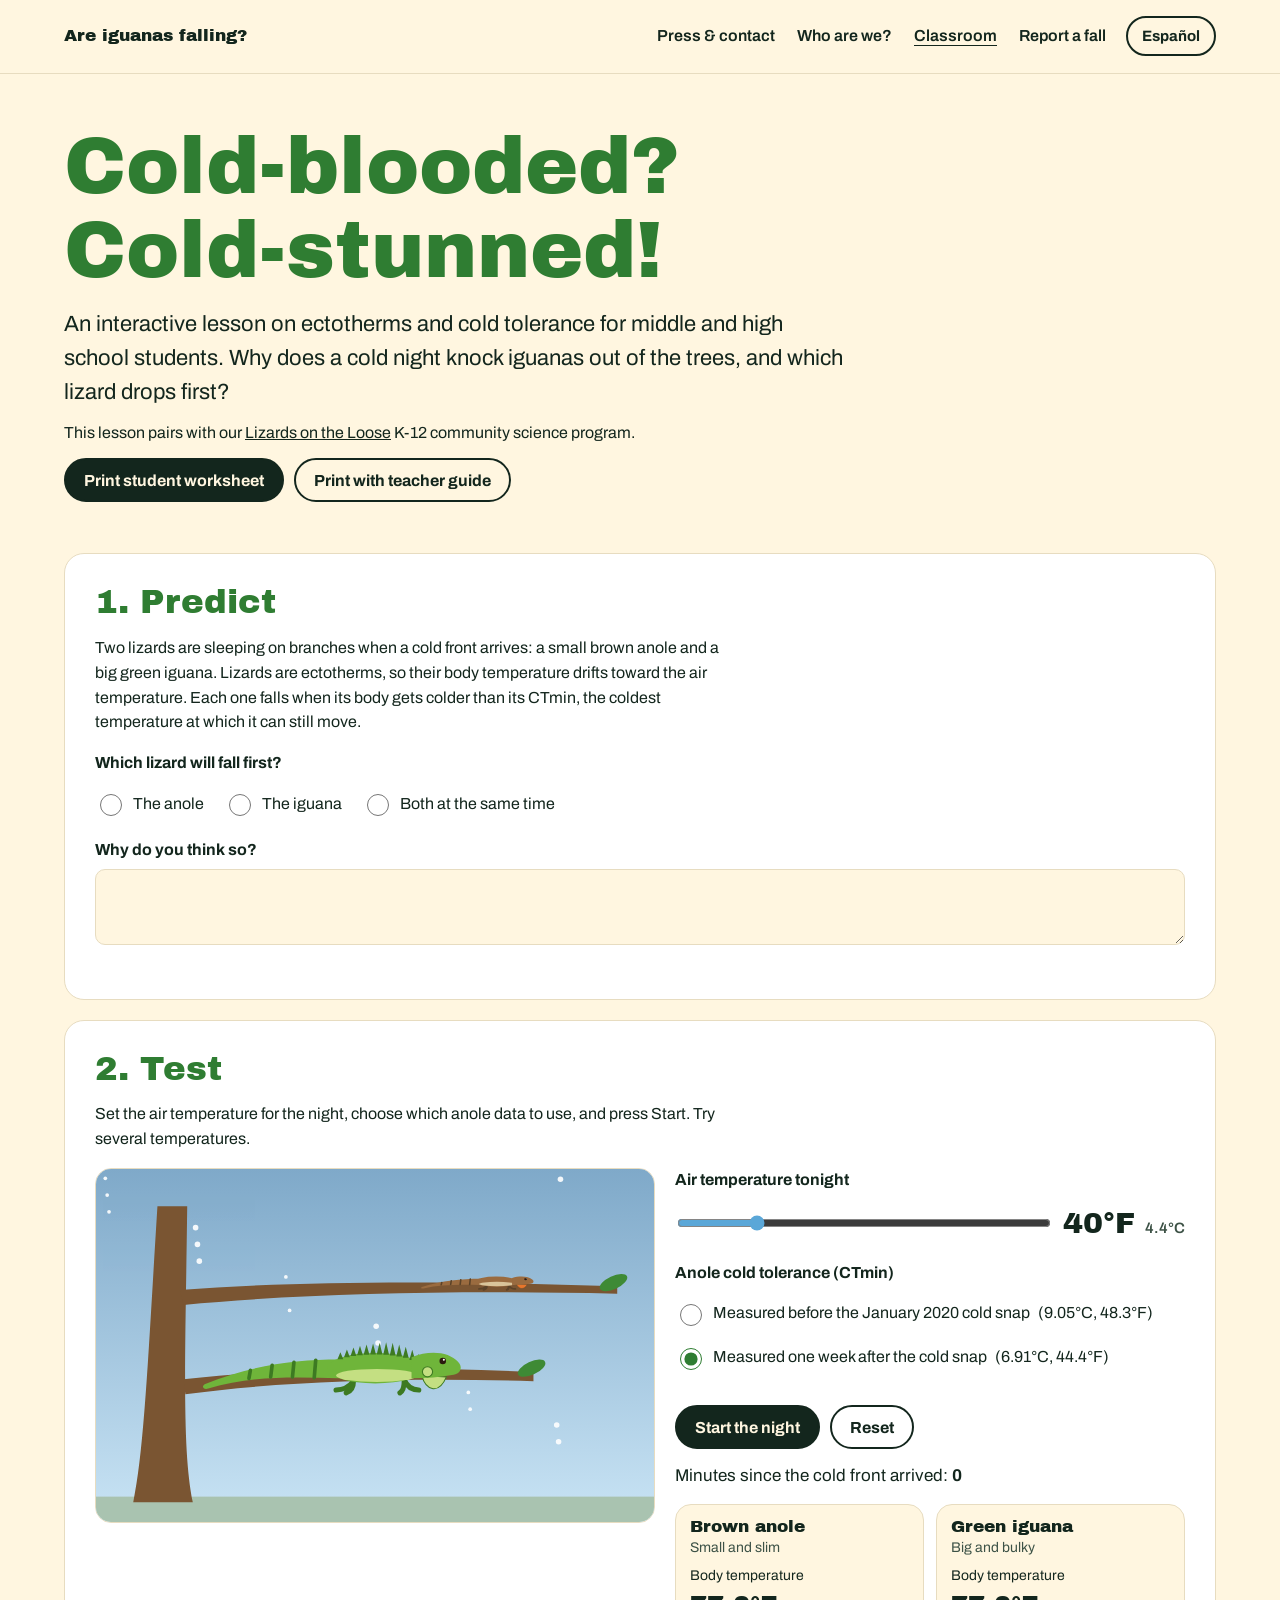
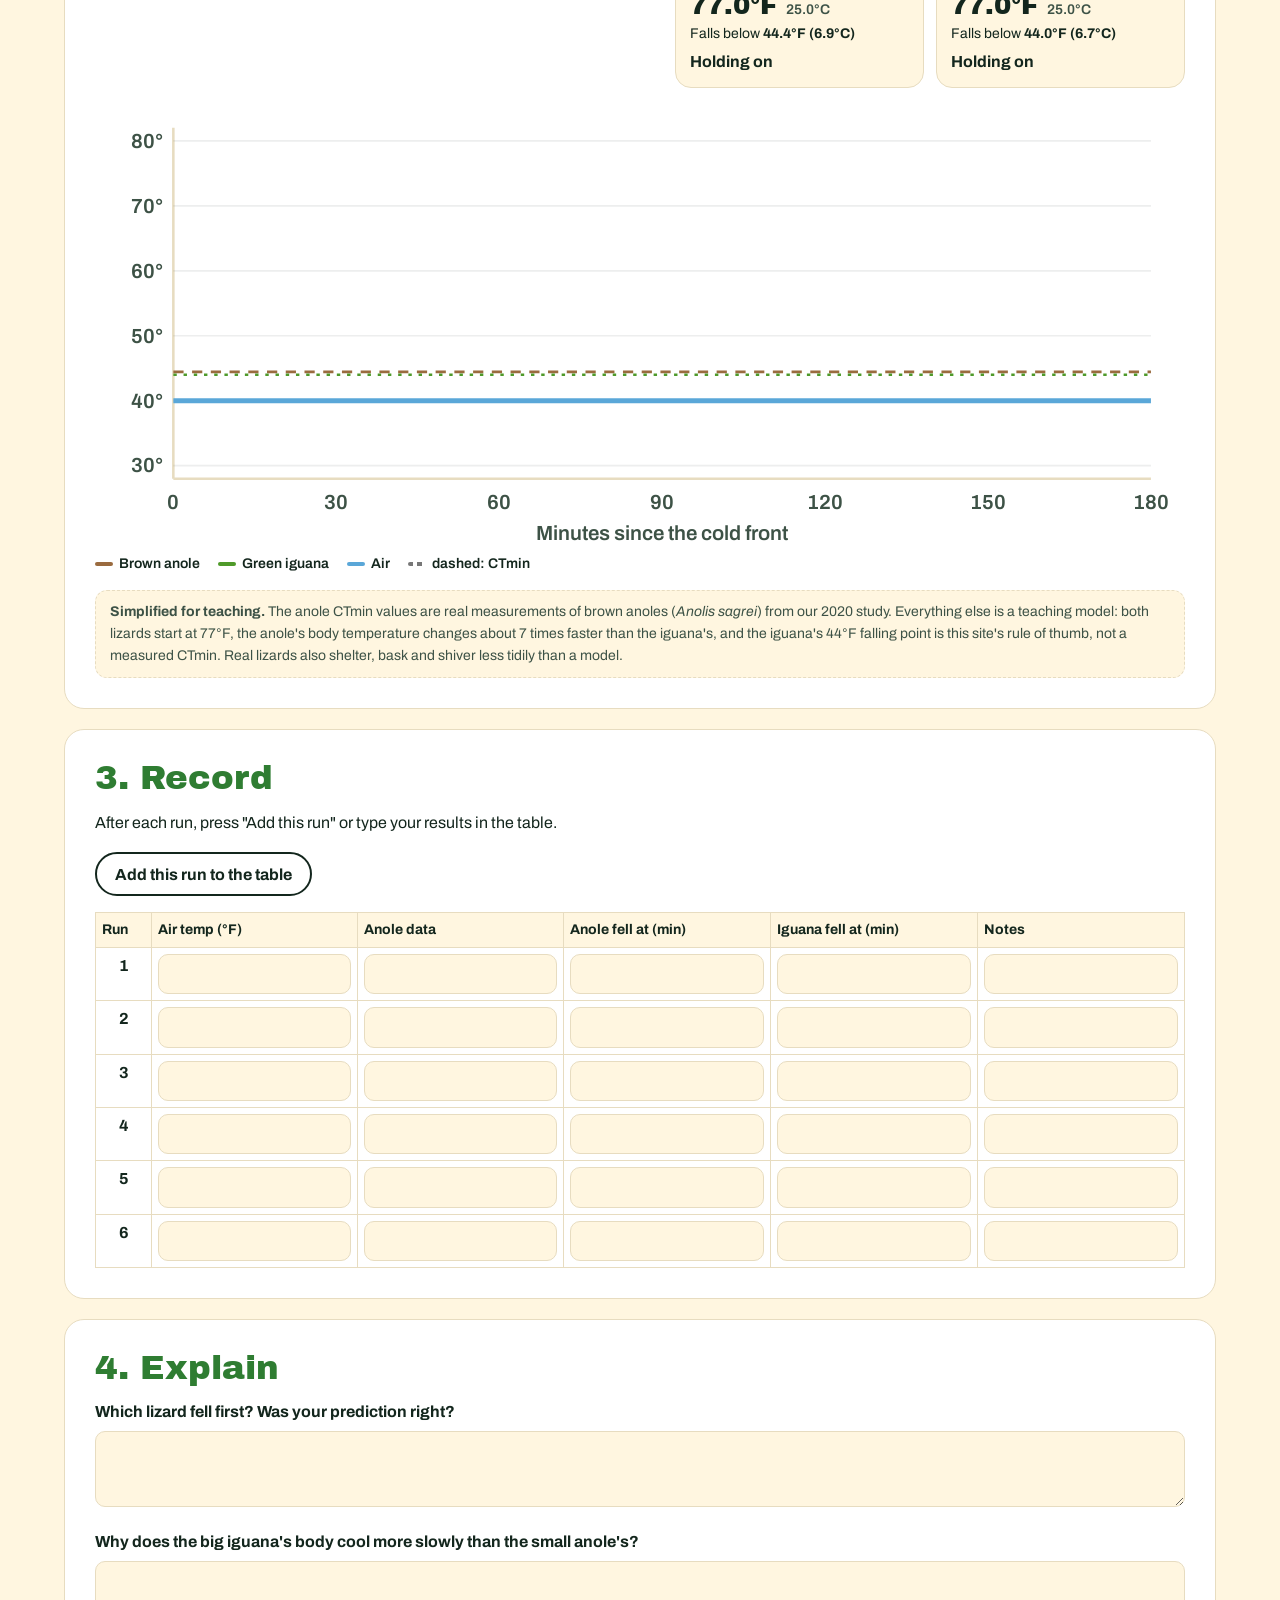
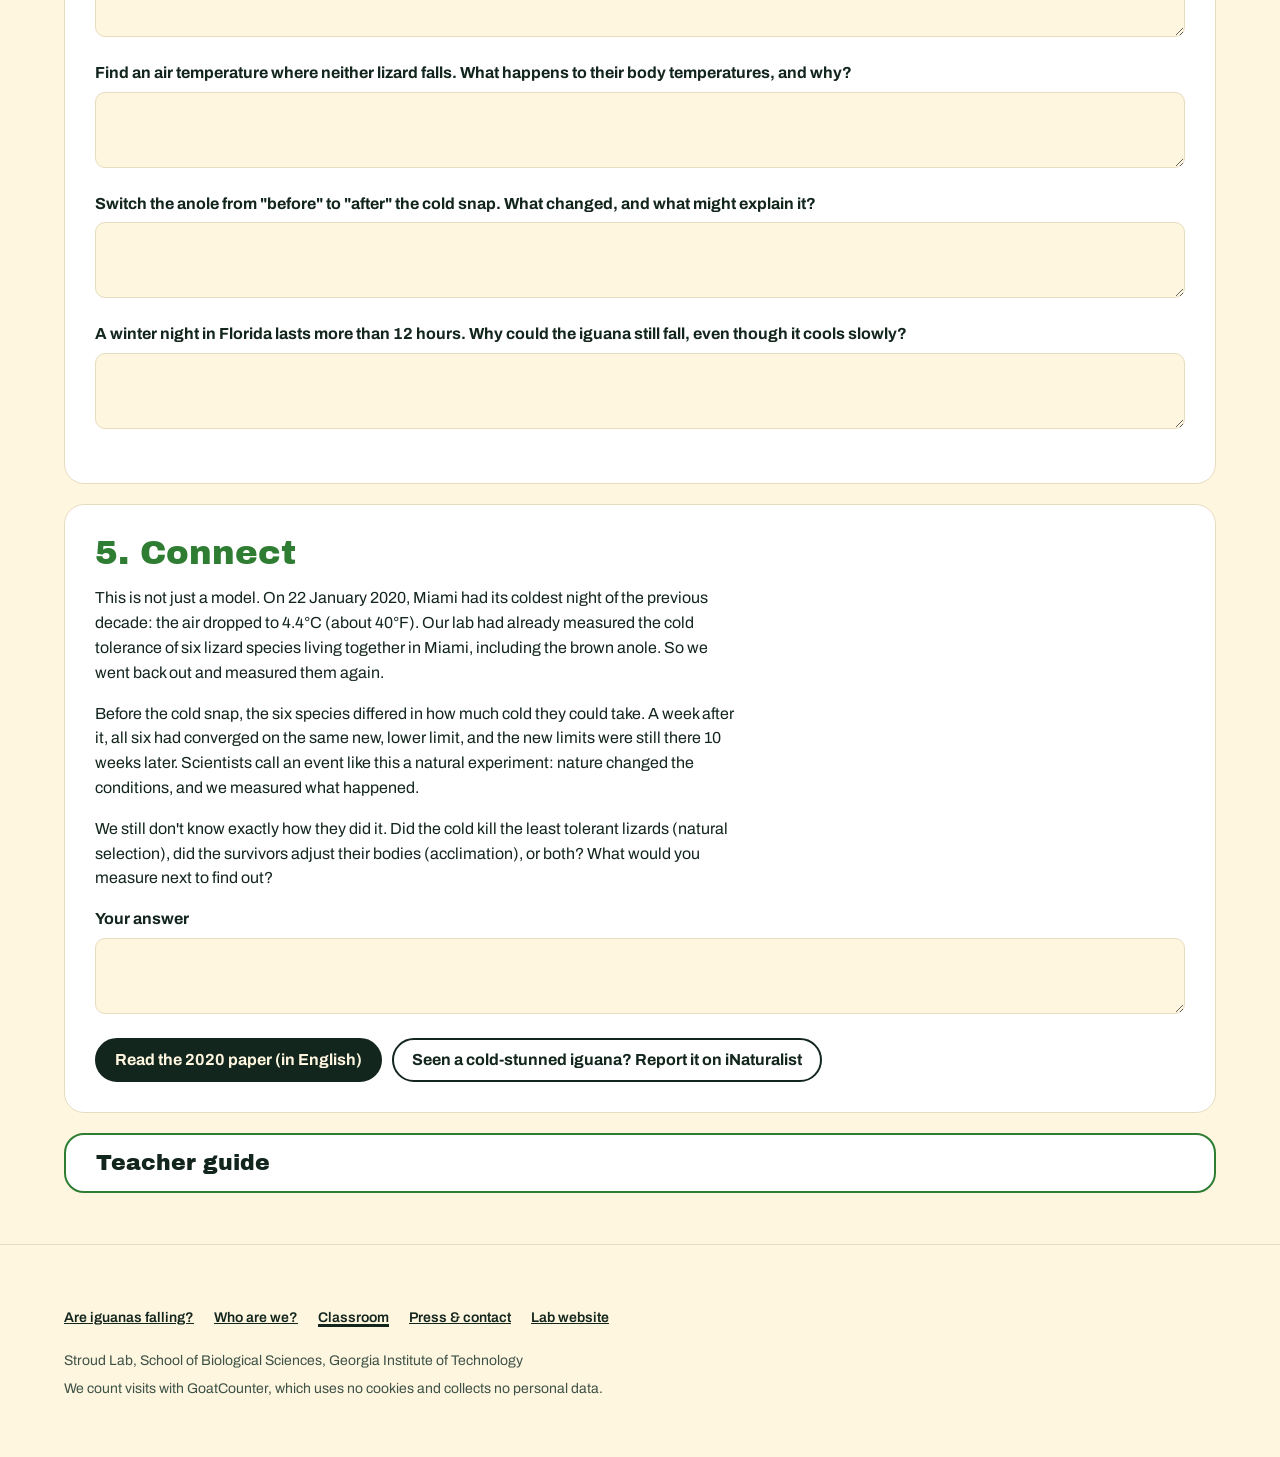
==== classroom.html @ 80b499b0 "Map: replace city dots with mini iguanas that show the mood Each city on the map is now a tiny versi" ====
<!DOCTYPE html>
<html lang="en">
<head>
<meta charset="utf-8">
<meta name="viewport" content="width=device-width,initial-scale=1">
<title>Classroom | Are Iguanas Falling?</title>
<meta name="description" content="A free interactive lesson on ectotherms and cold tolerance for middle and high school, in English and Spanish, with a printable teacher guide. From the Stroud Lab at Georgia Tech.">
<link rel="canonical" href="https://www.areiguanasfallinginflorida.com/classroom.html">
<link rel="icon" href="favicon.svg" type="image/svg+xml">
<link rel="apple-touch-icon" href="apple-touch-icon.png">
<meta property="og:type" content="website">
<meta property="og:site_name" content="Are iguanas falling?">
<meta property="og:title" content="Classroom: Cold-blooded? Cold-stunned! | Are iguanas falling?">
<meta property="og:description" content="Free interactive lesson on ectotherms, thermal inertia and cold tolerance, with real data from a Miami cold snap. English and Spanish, printable teacher guide.">
<meta property="og:url" content="https://www.areiguanasfallinginflorida.com/classroom.html">
<meta property="og:image" content="https://www.areiguanasfallinginflorida.com/og-image.png">
<meta property="og:image:type" content="image/png">
<meta property="og:image:width" content="1200">
<meta property="og:image:height" content="630">
<meta property="og:image:alt" content="Tonight's answer to &quot;Are iguanas falling?&quot; in big letters, next to a cartoon green iguana on a tree branch, or belly-up on the ground when it is cold.">
<meta name="twitter:card" content="summary_large_image">
<meta name="twitter:title" content="Classroom: Cold-blooded? Cold-stunned! | Are iguanas falling?">
<meta name="twitter:description" content="Free interactive lesson on ectotherms, thermal inertia and cold tolerance, with real data from a Miami cold snap.">
<meta name="twitter:image" content="https://www.areiguanasfallinginflorida.com/og-image.png">
<link rel="preconnect" href="https://fonts.googleapis.com">
<link href="https://fonts.googleapis.com/css2?family=Archivo+Black&family=Archivo:wght@400;600;700&display=swap" rel="stylesheet">
<link rel="stylesheet" href="assets/site.css?v=20261117d">
<style>
/* A worksheet that happens to have a live experiment in the middle of it. */
.hero h1{font-size:clamp(38px,6.5vw,80px);color:var(--leaf);margin-bottom:14px}
.hero .lede{font-size:clamp(18px,2vw,22px);max-width:60ch;margin:0 0 12px}
.hero p{max-width:66ch;margin:0 0 12px}
.acts{display:flex;flex-wrap:wrap;gap:10px;margin-top:8px}
.who{display:none}
.step{background:var(--card);border:1px solid var(--line);border-radius:20px;padding:clamp(18px,3vw,30px);margin-bottom:20px}
.step>p{max-width:72ch}
.step h2{color:var(--leaf)}
fieldset{border:0;padding:0;margin:0 0 12px}
legend{font-weight:700;margin-bottom:6px;padding:0}
.choice{display:flex;flex-wrap:wrap;gap:8px 20px}
.choice label{display:inline-flex;align-items:center;gap:8px;min-height:44px;cursor:pointer}
.choice input{width:22px;height:22px;accent-color:var(--leaf)}
textarea.ans,input.cell{width:100%;font:16px/1.4 Archivo,sans-serif;padding:10px;border-radius:10px;border:1px solid var(--line);background:var(--bg);color:var(--ink)}
textarea.ans{min-height:76px;resize:vertical}
.q{margin:0 0 16px}.q label{display:block;font-weight:700;margin-bottom:6px}
/* simulation */
.lab{display:grid;grid-template-columns:minmax(0,1.1fr) minmax(0,1fr);gap:20px;align-items:start}
.scene{display:block;width:100%;height:auto;border-radius:16px;border:1px solid var(--line)}
.ctl{display:grid;gap:14px}
.ctl .air{display:grid;grid-template-columns:minmax(0,1fr) auto;gap:6px 14px;align-items:center}
.ctl .air label{grid-column:1/-1;font-weight:700}
.ctl .tv{font:400 30px "Archivo Black",sans-serif;white-space:nowrap}
.ctl .tv small{font:600 15px Archivo,sans-serif;color:var(--soft)}
input[type=range]{width:100%;height:44px;accent-color:var(--ice)}
.clock{margin:0;font-size:17px}
.cards{display:grid;grid-template-columns:repeat(2,minmax(0,1fr));gap:12px}
.liz{border:1px solid var(--line);border-radius:16px;padding:12px 14px;background:var(--bg)}
.liz h3{font-size:17px;margin:0}
.liz .sub{font-size:14px;color:var(--soft);margin:0 0 6px}
.liz .tb{font:400 26px "Archivo Black",sans-serif;margin:0}
.liz .tb small{font:600 14px Archivo,sans-serif;color:var(--soft)}
.liz .ct{font-size:14px;margin:4px 0}
.liz .st{font-weight:700;margin:6px 0 0}
.liz.down .st{color:light-dark(#b04a10,#ffb07a)}
.chart{display:block;width:100%;height:auto;margin-top:16px}
.chart text{font:600 12px Archivo,sans-serif;fill:var(--soft)}
.chart .ax{stroke:var(--line);stroke-width:1.5}
.key{display:flex;flex-wrap:wrap;gap:6px 18px;font-size:14px;font-weight:600;margin:6px 0 0}
.key span::before{content:"";display:inline-block;width:18px;height:4px;border-radius:2px;margin-right:6px;vertical-align:middle;background:var(--c)}
.simple{font-size:14px;color:var(--soft);background:var(--bg);border:1px dashed var(--line);border-radius:12px;padding:10px 14px;margin:16px 0 0;max-width:none!important}
.lz{transform-box:fill-box;transform-origin:50% 50%;transition:transform 1.1s cubic-bezier(.45,0,.85,.5)}
/* table */
.tblwrap{overflow-x:auto}
table{border-collapse:collapse;width:100%;min-width:620px}
th,td{border:1px solid var(--line);padding:6px;text-align:left;vertical-align:top}
th{font-size:14px;background:var(--bg)}
td:first-child{width:56px;text-align:center;font-weight:700}
input.cell{padding:8px;min-height:40px}
/* teacher guide */
details.guide{background:var(--card);border:2px solid var(--leaf);border-radius:20px;padding:0 clamp(18px,3vw,30px)}
details.guide summary{cursor:pointer;font:400 22px "Archivo Black",sans-serif;min-height:56px;display:flex;align-items:center;padding:12px 0}
details.guide summary:focus-visible{outline:3px solid var(--hot);outline-offset:3px}
details.guide ul{padding-left:1.2em;max-width:76ch}details.guide li{margin:0 0 8px}
details.guide p{max-width:76ch}
.links2{display:flex;flex-wrap:wrap;gap:10px;margin-top:6px}
@media(max-width:860px){.lab{grid-template-columns:minmax(0,1fr)}}
@media(max-width:420px){.cards{grid-template-columns:minmax(0,1fr)}}
@media(prefers-reduced-motion:reduce){.lz{transition:none}}
/* print: Letter paper, no nav, worksheet first, guide on its own pages */
@media print{
  @page{size:letter;margin:0.6in}
  :root{color-scheme:light}
  body{background:#fff;color:#000;font-size:11pt}
  .nav,footer,.acts,.noprint,input[type=range],button{display:none!important}
  .band{padding:0 0 10px}
  .who{display:flex;gap:30px;margin:6px 0 12px;font-weight:700}
  .who span{flex:1;border-bottom:1px solid #000;padding-bottom:2px}
  .step,details.guide{border:1px solid #999;border-radius:8px;padding:10px 14px;background:#fff;margin-bottom:12px}
  .step h2{font-size:16pt;margin-bottom:6px}
  .q,.lab,.tblwrap,.chart,fieldset,.cards,li{break-inside:avoid}
  h2,h3{break-after:avoid}
  .step>p,.q label{margin:0 0 6px}
  .chart{max-height:2.3in;width:auto;margin:8px auto 0}
  .simple{font-size:9pt;margin-top:8px}
  .lab{grid-template-columns:1fr 1fr}
  .scene{max-height:2.6in;width:auto}
  textarea.ans{border:0;border-bottom:1px solid #000;border-radius:0;min-height:0.9in;background:#fff}
  input.cell{border:0;background:#fff;min-height:0.32in}
  table{min-width:0}
  .tblwrap{overflow:visible}
  details.guide{break-before:page;border-color:#2f7d32}
  details.guide summary{list-style:none;font-size:18pt}
  details.guide summary::-webkit-details-marker{display:none}
  body.ws-only details.guide{display:none}
  a{color:#000}
}
</style>
</head>
<body>
<nav class="nav" aria-label="Site">
  <a class="home" href="index.html" data-i18n="nav_home">Are iguanas falling?</a>
  <div class="links">
    <a href="press.html" data-i18n="nav_press">Press &amp; contact</a>
    <a href="who.html" data-i18n="nav_who">Who are we?</a>
    <a href="classroom.html" aria-current="page" data-i18n="nav_class">Classroom</a>
    <a href="https://www.inaturalist.org/projects/are-iguanas-falling" data-i18n="nav_report">Report a fall</a>
    <button class="lang" type="button" data-lang-toggle data-i18n="lang_btn">Español</button>
  </div>
</nav>

<header class="band"><div class="wrap hero">
  <h1 data-i18n="cl_title">Cold-blooded? Cold-stunned!</h1>
  <p class="lede" data-i18n="cl_lede"></p>
  <p data-i18n="cl_pairs"></p>
  <div class="acts">
    <button type="button" class="solid" id="printWs" data-i18n="cl_print_ws">Print student worksheet</button>
    <button type="button" id="printAll" data-i18n="cl_print_all">Print with teacher guide</button>
  </div>
  <div class="who"><span data-i18n="cl_name">Name</span><span data-i18n="cl_date">Date</span></div>
</div></header>

<main class="band" style="padding-top:0"><div class="wrap">

  <section class="step" aria-labelledby="s1">
    <h2 id="s1" data-i18n="cl_step1">1. Predict</h2>
    <p data-i18n="cl_step1_p"></p>
    <fieldset>
      <legend data-i18n="cl_q_first">Which lizard will fall first?</legend>
      <div class="choice">
        <label><input type="radio" name="pred" value="anole"> <span data-i18n="cl_opt_anole">The anole</span></label>
        <label><input type="radio" name="pred" value="iguana"> <span data-i18n="cl_opt_iguana">The iguana</span></label>
        <label><input type="radio" name="pred" value="same"> <span data-i18n="cl_opt_same">Both at the same time</span></label>
      </div>
    </fieldset>
    <div class="q"><label for="predWhy" data-i18n="cl_q_why">Why do you think so?</label>
      <textarea class="ans" id="predWhy"></textarea></div>
  </section>

  <section class="step" aria-labelledby="s2">
    <h2 id="s2" data-i18n="cl_step2">2. Test</h2>
    <p data-i18n="cl_step2_p"></p>
    <div class="lab">
      <svg class="scene" id="scene" viewBox="0 0 600 380" role="img" data-i18n-aria="cl_scene_alt" aria-label="A small brown anole and a large green iguana sleeping on two branches of a tree"></svg>
      <div class="ctl">
        <div class="air">
          <label for="air" data-i18n="cl_air">Air temperature tonight</label>
          <input id="air" type="range" min="30" max="80" step="1" value="40">
          <div class="tv" id="airV">40°F</div>
        </div>
        <fieldset>
          <legend data-i18n="cl_anole_data">Anole cold tolerance (CTmin)</legend>
          <div class="choice" style="flex-direction:column;gap:0">
            <label><input type="radio" name="ct" value="before"> <span data-i18n="cl_anole_before"></span> <span class="ctv" data-v="before"></span></label>
            <label><input type="radio" name="ct" value="after" checked> <span data-i18n="cl_anole_after"></span> <span class="ctv" data-v="after"></span></label>
          </div>
        </fieldset>
        <div class="acts" style="margin:0">
          <button type="button" class="solid" id="go" data-i18n="cl_start">Start the night</button>
          <button type="button" id="reset" data-i18n="cl_reset">Reset</button>
        </div>
        <p class="clock" id="clock" aria-live="off"></p>
        <div class="cards">
          <div class="liz" id="cardA"><h3 data-i18n="cl_anole">Brown anole</h3><p class="sub" data-i18n="cl_anole_sub"></p>
            <p class="ct"><span data-i18n="cl_body">Body temperature</span></p><p class="tb" id="tbA"></p>
            <p class="ct"><span data-i18n="cl_falls_at">Falls below</span> <b id="ctA"></b></p><p class="st" id="stA" aria-live="polite"></p></div>
          <div class="liz" id="cardI"><h3 data-i18n="cl_iguana">Green iguana</h3><p class="sub" data-i18n="cl_iguana_sub"></p>
            <p class="ct"><span data-i18n="cl_body">Body temperature</span></p><p class="tb" id="tbI"></p>
            <p class="ct"><span data-i18n="cl_falls_at">Falls below</span> <b id="ctI"></b></p><p class="st" id="stI" aria-live="polite"></p></div>
        </div>
      </div>
    </div>
    <svg class="chart" id="chart" viewBox="0 0 640 260" role="img" data-i18n-aria="cl_chart_alt" aria-label="Graph of body temperature over time"></svg>
    <p class="key"><span style="--c:#9a6b3f" data-i18n="cl_anole">Brown anole</span><span style="--c:#4f9a2a" data-i18n="cl_iguana">Green iguana</span><span style="--c:#5aa7d8" data-i18n="cl_chart_air">Air</span><span style="--c:repeating-linear-gradient(90deg,#777 0 5px,transparent 5px 9px)" data-i18n="cl_chart_ct">dashed: CTmin</span></p>
    <p class="simple" data-i18n="cl_simplified"></p>
  </section>

  <section class="step" aria-labelledby="s3">
    <h2 id="s3" data-i18n="cl_step3">3. Record</h2>
    <p data-i18n="cl_step3_p"></p>
    <p class="noprint"><button type="button" id="add" data-i18n="cl_add">Add this run to the table</button></p>
    <div class="tblwrap"><table>
      <thead><tr><th data-i18n="cl_th_run">Run</th><th data-i18n="cl_th_air">Air temp (°F)</th><th data-i18n="cl_th_ct">Anole data</th><th data-i18n="cl_th_anole">Anole fell at (min)</th><th data-i18n="cl_th_iguana">Iguana fell at (min)</th><th data-i18n="cl_th_notes">Notes</th></tr></thead>
      <tbody id="rows"></tbody>
    </table></div>
  </section>

  <section class="step" aria-labelledby="s4">
    <h2 id="s4" data-i18n="cl_step4">4. Explain</h2>
    <div class="q"><label for="e1" data-i18n="cl_e1"></label><textarea class="ans" id="e1"></textarea></div>
    <div class="q"><label for="e2" data-i18n="cl_e2"></label><textarea class="ans" id="e2"></textarea></div>
    <div class="q"><label for="e3" data-i18n="cl_e3"></label><textarea class="ans" id="e3"></textarea></div>
    <div class="q"><label for="e4" data-i18n="cl_e4"></label><textarea class="ans" id="e4"></textarea></div>
    <div class="q"><label for="e5" data-i18n="cl_e5"></label><textarea class="ans" id="e5"></textarea></div>
  </section>

  <section class="step" aria-labelledby="s5">
    <h2 id="s5" data-i18n="cl_step5">5. Connect</h2>
    <!-- Facts in this section: Stroud et al. 2020, Biology Letters 16:20200625,
         doi:10.1098/rsbl.2020.0625 (read at PMC7655475): 4.4°C decade low on
         22 Jan 2020; six co-occurring species; convergence one week after;
         new limits held at 10 weeks; selection vs plasticity left open in the Discussion. -->
    <p data-i18n="cl_c1"></p>
    <p data-i18n="cl_c2"></p>
    <p data-i18n="cl_c3"></p>
    <div class="q"><label for="c3" class="noprint" data-i18n="cl_answer_here">Your answer</label><textarea class="ans" id="c3"></textarea></div>
    <div class="links2 noprint">
      <a class="btn solid" href="https://doi.org/10.1098/rsbl.2020.0625" data-i18n="cl_c_paper">Read the 2020 paper</a>
      <a class="btn" href="https://www.inaturalist.org/projects/are-iguanas-falling" data-i18n="cl_c_inat">Report it on iNaturalist</a>
    </div>
  </section>

  <details class="guide" id="guide">
    <summary data-i18n="tg_title">Teacher guide</summary>
    <h3 data-i18n="tg_obj_h">Learning objectives</h3>
    <ul><li data-i18n="tg_obj1"></li><li data-i18n="tg_obj2"></li><li data-i18n="tg_obj3"></li><li data-i18n="tg_obj4"></li></ul>
    <h3 data-i18n="tg_vocab_h">Vocabulary</h3>
    <ul><li data-i18n="tg_v_ecto"></li><li data-i18n="tg_v_endo"></li><li data-i18n="tg_v_tb"></li><li data-i18n="tg_v_ct"></li><li data-i18n="tg_v_ti"></li><li data-i18n="tg_v_inv"></li><li data-i18n="tg_v_ne"></li></ul>
    <h3 data-i18n="tg_time_h">Timing</h3>
    <p data-i18n="tg_time"></p>
    <h3 data-i18n="tg_key_h">Answer key</h3>
    <ul><li data-i18n="tg_k1"></li><li data-i18n="tg_k2"></li><li data-i18n="tg_k3"></li><li data-i18n="tg_k4"></li><li data-i18n="tg_k5"></li></ul>
    <p data-i18n="tg_safety"></p>
    <h3 data-i18n="tg_ext_h">Extension ideas</h3>
    <ul><li data-i18n="tg_x1"></li><li data-i18n="tg_x2"></li><li data-i18n="tg_x3"></li><li data-i18n="tg_x4"></li></ul>
    <h3 data-i18n="tg_std_h">Standards</h3>
    <!-- NGSS codes checked on nextgenscience.org (Nov 2026):
         MS-LS2-4 "Construct an argument supported by empirical evidence that changes to physical
         or biological components of an ecosystem affect populations."
         HS-LS1-3 "Plan and conduct an investigation to provide evidence that feedback mechanisms
         maintain homeostasis."
         TODO(James): confirm these are the alignments you want, and add Florida (B.E.S.T./NGSSS)
         or Georgia standards if you want them; none were checked. -->
    <p data-i18n="tg_std"></p>
    <p style="padding-bottom:20px"></p>
  </details>

</div></main>

<footer class="band"><div class="wrap">
  <nav class="footnav" aria-label="Footer">
    <a href="index.html" data-i18n="nav_home">Are iguanas falling?</a>
    <a href="who.html" data-i18n="nav_who">Who are we?</a>
    <a href="classroom.html" aria-current="page" data-i18n="nav_class">Classroom</a>
    <a href="press.html" data-i18n="nav_press">Press</a>
    <a href="https://www.thestroudlab.com" data-i18n="link_site">Lab website</a>
  </nav>
  <p data-i18n="foot_lab">Stroud Lab, School of Biological Sciences, Georgia Institute of Technology</p>
  <p data-i18n="privacy">We count visits with GoatCounter, which uses no cookies and collects no personal data.</p>
</div></footer>

<script src="assets/i18n.js?v=20261117d"></script>
<script src="assets/analytics.js?v=20261117d"></script>
<script>
{
/* ===== MODEL SETTINGS =====
   Real data: brown anole (Anolis sagrei) CTmin from Stroud et al. 2020, Biology Letters 16:20200625,
   Table 1 (doi:10.1098/rsbl.2020.0625, PMC7655475): 9.05 ± 0.3 °C before the cold event (n = 12),
   6.91 ± 0.5 °C one week after (n = 10).
   Simplified for teaching (labelled on the page, not from a source):
   - starting body temperature 77°F for both lizards
   - time constants TAU (minutes): body temp approaches air temp as Tb = Ta + (T0 - Ta)·e^(-t/TAU)
   - iguana falling point 44°F: this site's rule of thumb (FALL in index.html), not a measured CTmin.
     TODO(James): replace with a published Iguana iguana CTmin if you want one, and cite it here. */
const START_F=77, TAU={a:6, i:42}, IGUANA_FALL_F=44;
const ANOLE_CT_C={before:9.05, after:6.91};
const SIM_MIN=180, MS_PER_MIN=45;

const $=id=>document.getElementById(id);
const c2f=c=>c*9/5+32, f2c=f=>(f-32)*5/9;
const fmtF=f=>`${f.toFixed(1)}°F`, fmtC=f=>`${f2c(f).toFixed(1)}°C`;
const anoleCT=()=>c2f(ANOLE_CT_C[document.querySelector('input[name=ct]:checked').value]);
const body=(k,t,air)=>air+(START_F-air)*Math.exp(-t/TAU[k]);
function fallTime(k,ct,air){ if(air>=ct) return null; return -TAU[k]*Math.log((ct-air)/(START_F-air)); }

/* ----- drawing: the site's cartoon iguana, and a smaller, slimmer, brown anole ----- */
let crest="";for(let x=-48;x<=60;x+=9){const y=-21*Math.sqrt(Math.max(0,1-(x/66)**2));const h=6+10*(1-Math.abs(x-20)/80);crest+=`M${x-4},${y+2}L${x},${y-h}L${x+4},${y+2}Z`;}
function lizard(p,withCrest){return `
  <path d="M-50,-12 C-110,-12 -170,-4 -235,22 C-240,26 -236,30 -230,28 C-170,10 -110,12 -50,14 Z" fill="${p.ig}"/>
  <g stroke="${p.ig2}" stroke-width="5" stroke-linecap="round"><path d="M-82,-11 L-84,13"/><path d="M-112,-8 L-114,12"/><path d="M-142,-4 L-144,12"/><path d="M-172,3 L-174,14"/></g>
  <path d="M-30,18 C-36,26 -44,30 -54,30 M-30,18 C-30,28 -34,32 -40,34" stroke="${p.ig2}" stroke-width="7" stroke-linecap="round" fill="none"/>
  <path d="M40,16 C44,26 50,30 60,30 M40,16 C40,26 38,32 34,34" stroke="${p.ig2}" stroke-width="7" stroke-linecap="round" fill="none"/>
  <ellipse cx="0" cy="0" rx="66" ry="21" fill="${p.ig}"/>
  <ellipse cx="2" cy="10" rx="56" ry="9" fill="${p.belly}"/>
  ${withCrest?`<path d="${crest}" fill="${p.ig2}"/>`:""}
  <path d="M64,10 C70,32 88,36 98,12 Z" fill="${p.dew}" stroke="${p.ig2}" stroke-width="1.5"/>
  <path d="M50,-15 C76,-26 102,-22 114,-9 C121,-2 118,7 108,9 C90,12 70,14 50,14 Z" fill="${p.ig}"/>
  ${withCrest?`<circle cx="72" cy="5" r="7" fill="${p.belly}" stroke="${p.ig2}" stroke-width="1.5"/>`:""}
  <circle cx="93" cy="-10" r="4.5" fill="#2b1a0e"/><circle cx="94.5" cy="-11.5" r="1.4" fill="#fff"/>
  <path class="lid" d="M88,-12 C90,-16 97,-16 99,-12 C97,-8 90,-8 88,-12Z" fill="${p.ig2}" opacity="0"/>`;}
const IG={ig:"#6fb53a",ig2:"#3d7a22",belly:"#c4df82",dew:"#c4df82"};
const AN={ig:"#9a6b3f",ig2:"#5b4329",belly:"#d9c49a",dew:"#e8762b"};
/* outer <g> places and scales each lizard; inner .lz is what falls (CSS transform) */
const PLACE={a:{x:430,y:121,sx:.34,sy:.26},i:{x:300,y:214,sx:.78,sy:.78}};
const GROUND=352;
$("scene").innerHTML=`
  <defs><linearGradient id="sk" x1="0" y1="0" x2="0" y2="1"><stop offset="0" stop-color="#7fa9c9"/><stop offset="1" stop-color="#c9e4f5"/></linearGradient></defs>
  <rect width="600" height="380" fill="url(#sk)"/>
  <g fill="#fff" opacity=".9">${Array.from({length:18},(_,i)=>`<circle cx="${(i*97)%580+10}" cy="${(i*53)%300+10}" r="${2+i%2}"/>`).join("")}</g>
  <rect y="${GROUND}" width="600" height="${380-GROUND}" fill="#a9c3b0"/>
  <path d="M40,${GROUND+6} C52,300 56,200 66,40 L98,40 C96,200 92,300 104,${GROUND+6} Z" fill="#7a5532"/>
  <path d="M90,130 C220,120 380,120 560,126 L560,134 C380,130 220,134 94,146 Z" fill="#7a5532"/>
  <path d="M94,226 C200,214 330,212 470,218 L470,228 C330,224 200,228 96,242 Z" fill="#7a5532"/>
  <g fill="#3e8a35"><ellipse cx="556" cy="122" rx="16" ry="7" transform="rotate(-25 556 122)"/><ellipse cx="468" cy="214" rx="16" ry="7" transform="rotate(-25 468 214)"/></g>
  <g transform="translate(${PLACE.i.x},${PLACE.i.y}) scale(${PLACE.i.sx},${PLACE.i.sy})"><g class="lz" id="lzI">${lizard(IG,true)}</g></g>
  <g transform="translate(${PLACE.a.x},${PLACE.a.y}) scale(${PLACE.a.sx},${PLACE.a.sy})"><g class="lz" id="lzA">${lizard(AN,false)}</g></g>`;
function setFallen(k,down){
  const el=$(k==="a"?"lzA":"lzI"),P=PLACE[k];
  const dy=(GROUND-8-P.y)/P.sy; // local units to the ground
  el.style.transform=down?`translate(-10px,${dy}px) rotate(180deg)`:"";
  el.querySelector(".lid").setAttribute("opacity",down?1:0);
}

/* ----- chart ----- */
const CH={l:46,r:620,t:14,b:220,tmin:0,tmax:SIM_MIN,fmin:28,fmax:82};
const cx=t=>CH.l+(t-CH.tmin)/(CH.tmax-CH.tmin)*(CH.r-CH.l), cy=f=>CH.b-(f-CH.fmin)/(CH.fmax-CH.fmin)*(CH.b-CH.t);
function drawChart(tNow){
  const air=+$("air").value, ctA=anoleCT();
  const line=(k)=>{let d="";for(let t=0;t<=tNow;t+=1)d+=(t?"L":"M")+cx(t).toFixed(1)+","+cy(body(k,t,air)).toFixed(1);return d;};
  let g=`<line class="ax" x1="${CH.l}" y1="${CH.b}" x2="${CH.r}" y2="${CH.b}"/><line class="ax" x1="${CH.l}" y1="${CH.t}" x2="${CH.l}" y2="${CH.b}"/>`;
  for(let f=30;f<=80;f+=10)g+=`<text x="${CH.l-6}" y="${cy(f)+4}" text-anchor="end">${f}°</text><line x1="${CH.l}" x2="${CH.r}" y1="${cy(f)}" y2="${cy(f)}" stroke="currentColor" opacity=".07"/>`;
  for(let t=0;t<=SIM_MIN;t+=30)g+=`<text x="${cx(t)}" y="${CH.b+18}" text-anchor="middle">${t}</text>`;
  g+=`<text x="${(CH.l+CH.r)/2}" y="${CH.b+36}" text-anchor="middle">${window.t("cl_chart_x")}</text>`;
  g+=`<line x1="${CH.l}" x2="${CH.r}" y1="${cy(air)}" y2="${cy(air)}" stroke="#5aa7d8" stroke-width="3"/>`;
  g+=`<line x1="${CH.l}" x2="${CH.r}" y1="${cy(ctA)}" y2="${cy(ctA)}" stroke="#9a6b3f" stroke-width="1.5" stroke-dasharray="6 5"/>`;
  g+=`<line x1="${CH.l}" x2="${CH.r}" y1="${cy(IGUANA_FALL_F)}" y2="${cy(IGUANA_FALL_F)}" stroke="#4f9a2a" stroke-width="1.5" stroke-dasharray="2 4"/>`;
  g+=`<path d="${line("a")}" fill="none" stroke="#9a6b3f" stroke-width="3.5"/><path d="${line("i")}" fill="none" stroke="#4f9a2a" stroke-width="3.5"/>`;
  $("chart").innerHTML=g;
}

/* ----- simulation state ----- */
let tNow=0,raf=null,lastRun=null,runN=0;
function status(k,t,air,ct){
  const ft=fallTime(k,ct,air),down=ft!==null&&t>=ft;
  const el=$(k==="a"?"stA":"stI");
  if(down)el.textContent=window.t("cl_fell",{m:Math.round(ft)});
  else if(t>=SIM_MIN)el.textContent=ft===null?window.t("cl_never"):window.t(k==="a"?"cl_holding":"cl_holding_f");
  else el.textContent=window.t(k==="a"?"cl_holding":"cl_holding_f");
  $(k==="a"?"cardA":"cardI").classList.toggle("down",down);
  return down;
}
let wasDown={a:false,i:false};
function paint(){
  const air=+$("air").value, ctA=anoleCT();
  $("airV").innerHTML=`${air}°F <small>${f2c(air).toFixed(1)}°C</small>`;
  $("ctA").textContent=`${fmtF(ctA)} (${fmtC(ctA)})`;
  $("ctI").textContent=`${fmtF(IGUANA_FALL_F)} (${fmtC(IGUANA_FALL_F)})`;
  for(const k of ["a","i"]){const tb=body(k,tNow,air);$(k==="a"?"tbA":"tbI").innerHTML=`${fmtF(tb)} <small>${fmtC(tb)}</small>`;}
  $("clock").innerHTML=window.t("cl_clock",{m:Math.floor(tNow)});
  const dA=status("a",tNow,air,ctA), dI=status("i",tNow,air,IGUANA_FALL_F);
  if(dA!==wasDown.a)setFallen("a",dA); if(dI!==wasDown.i)setFallen("i",dI);
  wasDown={a:dA,i:dI};
  drawChart(tNow);
  document.querySelectorAll(".ctv").forEach(s=>{const c=ANOLE_CT_C[s.dataset.v];s.textContent=`(${c.toFixed(2)}°C, ${c2f(c).toFixed(1)}°F)`;});
}
function stop(){if(raf)cancelAnimationFrame(raf);raf=null;}
function reset(){stop();tNow=0;wasDown={a:null,i:null};paint();}
function finish(){
  const air=+$("air").value,ct=document.querySelector('input[name=ct]:checked').value;
  const fa=fallTime("a",anoleCT(),air),fi=fallTime("i",IGUANA_FALL_F,air);
  lastRun={air,ct,a:fa===null?null:Math.round(fa),i:fi===null?null:Math.round(fi)};
}
$("go").addEventListener("click",()=>{
  stop();tNow=0;wasDown={a:null,i:null};
  if(matchMedia("(prefers-reduced-motion: reduce)").matches){tNow=SIM_MIN;paint();finish();return;}
  const t0=performance.now();
  const step=now=>{tNow=Math.min(SIM_MIN,(now-t0)/MS_PER_MIN);paint();
    if(tNow<SIM_MIN)raf=requestAnimationFrame(step);else{raf=null;finish();}};
  raf=requestAnimationFrame(step);
});
$("reset").addEventListener("click",reset);
$("air").addEventListener("input",reset);
document.querySelectorAll("input[name=ct]").forEach(r=>r.addEventListener("change",reset));

/* ----- record table: 6 editable rows; "Add this run" fills the next empty one ----- */
const ROWS=6;
$("rows").innerHTML=Array.from({length:ROWS},(_,i)=>`<tr><td>${i+1}</td>${["air","ct","a","i","n"].map(f=>`<td><input class="cell" data-f="${f}" aria-label=""></td>`).join("")}</tr>`).join("");
function labelCells(){
  const heads=[...document.querySelectorAll("thead th")].map(th=>th.textContent);
  document.querySelectorAll("#rows tr").forEach((tr,r)=>tr.querySelectorAll("input").forEach((inp,c)=>inp.setAttribute("aria-label",`${heads[c+1]}, ${heads[0]} ${r+1}`)));
}
$("add").addEventListener("click",()=>{
  if(!lastRun){$("go").focus();return;}
  const tr=[...document.querySelectorAll("#rows tr")].find(r=>![...r.querySelectorAll("input")].some(i=>i.value))||document.querySelectorAll("#rows tr")[ROWS-1];
  const v={air:lastRun.air,ct:window.t("cl_ct_"+lastRun.ct),a:lastRun.a??window.t("cl_did_not"),i:lastRun.i??window.t("cl_did_not")};
  tr.querySelectorAll("input").forEach(inp=>{if(inp.dataset.f in v)inp.value=v[inp.dataset.f];});
});

/* ----- print buttons ----- */
function doPrint(withGuide){
  document.body.classList.toggle("ws-only",!withGuide);
  const g=$("guide"),was=g.open;g.open=withGuide;
  window.print();
  setTimeout(()=>{g.open=was;document.body.classList.remove("ws-only");},500);
}
$("printWs").addEventListener("click",()=>doPrint(false));
$("printAll").addEventListener("click",()=>doPrint(true));
window.addEventListener("beforeprint",()=>{if(!document.body.classList.contains("ws-only"))$("guide").open=true;});

window.onLangChange(()=>{paint();labelCells();});
window.applyI18n();
reset();
if(window.track)window.track("classroom-visit");
}
</script>
</body>
</html>
---- assets/site.css ----
/* Shared look for every page. Page-specific styles live in each page. */
:root{color-scheme:light dark;
  --bg:light-dark(#fff6e0,#14211c);--ink:light-dark(#13261d,#f1f5ea);--soft:light-dark(#3d5246,#b9c8b8);
  --card:light-dark(#ffffff,#1d2e27);--line:light-dark(#e7dcc0,#2d4339);
  --hot:#ff7a2f;--leaf:light-dark(#2f7d32,#7fc97f);--ice:#5aa7d8}
:root[data-theme=light]{color-scheme:light}:root[data-theme=dark]{color-scheme:dark}
*{box-sizing:border-box;min-width:0}
[hidden]{display:none!important}
body{margin:0;background:var(--bg);color:var(--ink);font:16px/1.55 Archivo,system-ui,sans-serif;overflow-x:clip;transition:background .8s}
.band{padding:clamp(28px,4vw,64px) max(5vw,16px)}
.wrap{max-width:1240px;margin:0 auto}
a{color:inherit}
h1,h2,h3,.big{font-family:"Archivo Black",Archivo,sans-serif;font-weight:400;line-height:1.05;text-wrap:balance;margin:0}
h1{font-size:clamp(26px,3.4vw,40px)}
h2{font-size:clamp(24px,3vw,34px);margin-bottom:14px}
h3{font-size:20px;line-height:1.2;margin-bottom:8px}
.sub{font-size:clamp(17px,1.8vw,21px);max-width:62ch;margin:0;color:var(--soft)}
.sub b{color:var(--ink)}
.panel{background:var(--card);border:1px solid var(--line);border-radius:20px;overflow:hidden}

/* top navigation */
.nav{display:flex;flex-wrap:wrap;align-items:center;justify-content:space-between;gap:10px 18px;padding:14px max(5vw,16px);border-bottom:1px solid var(--line)}
.nav .home{font-family:"Archivo Black",sans-serif;font-size:17px;text-decoration:none}
.nav .links{display:flex;flex-wrap:wrap;align-items:center;gap:6px 18px}
.nav .links a{font-weight:600;text-decoration:none;padding:10px 2px}
.nav .links a:hover,.nav .links a[aria-current]{text-decoration:underline;text-underline-offset:4px}

button,.btn{font:700 16px Archivo,sans-serif;min-height:44px;padding:0 18px;border-radius:999px;border:2px solid var(--ink);background:transparent;color:var(--ink);cursor:pointer;display:inline-flex;align-items:center;text-decoration:none}
button.solid,.btn.solid{background:var(--ink);color:var(--bg)}
.lang{min-height:40px;padding:0 14px;font-size:15px}
button:focus-visible,input:focus-visible,a:focus-visible{outline:3px solid var(--hot);outline-offset:3px}

.paper{background:var(--card);border:1px solid var(--line);border-radius:20px;padding:20px 22px;margin-bottom:14px}
.note{font-size:14px;color:var(--soft)}
footer{border-top:1px solid var(--line);font-size:14px;color:var(--soft)}
footer p{margin:0 0 6px;max-width:80ch}

/* footer links (every page) */
.footnav{display:flex;flex-wrap:wrap;gap:0 20px;margin:0 0 10px}
.footnav a{font-weight:600;display:inline-flex;align-items:center;min-height:44px;color:var(--ink)}
.footnav a[aria-current]{text-decoration-thickness:3px}
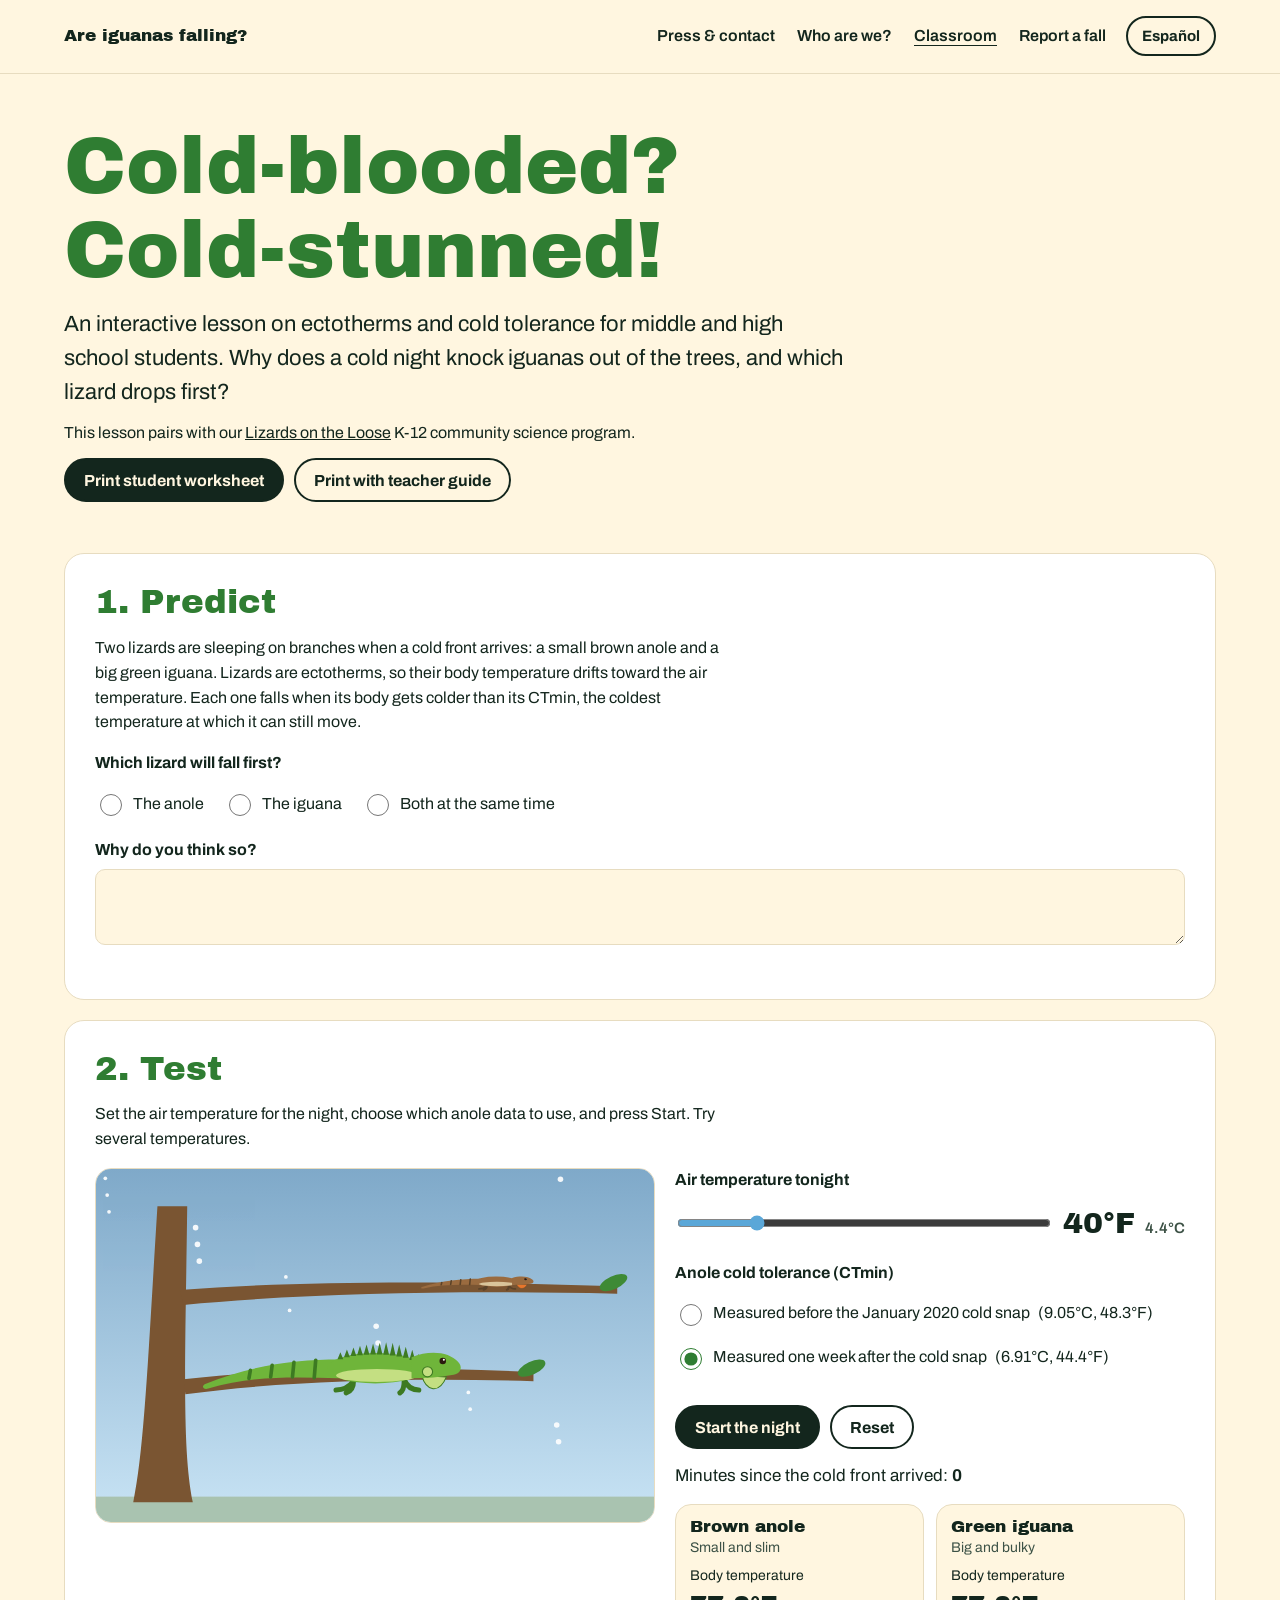
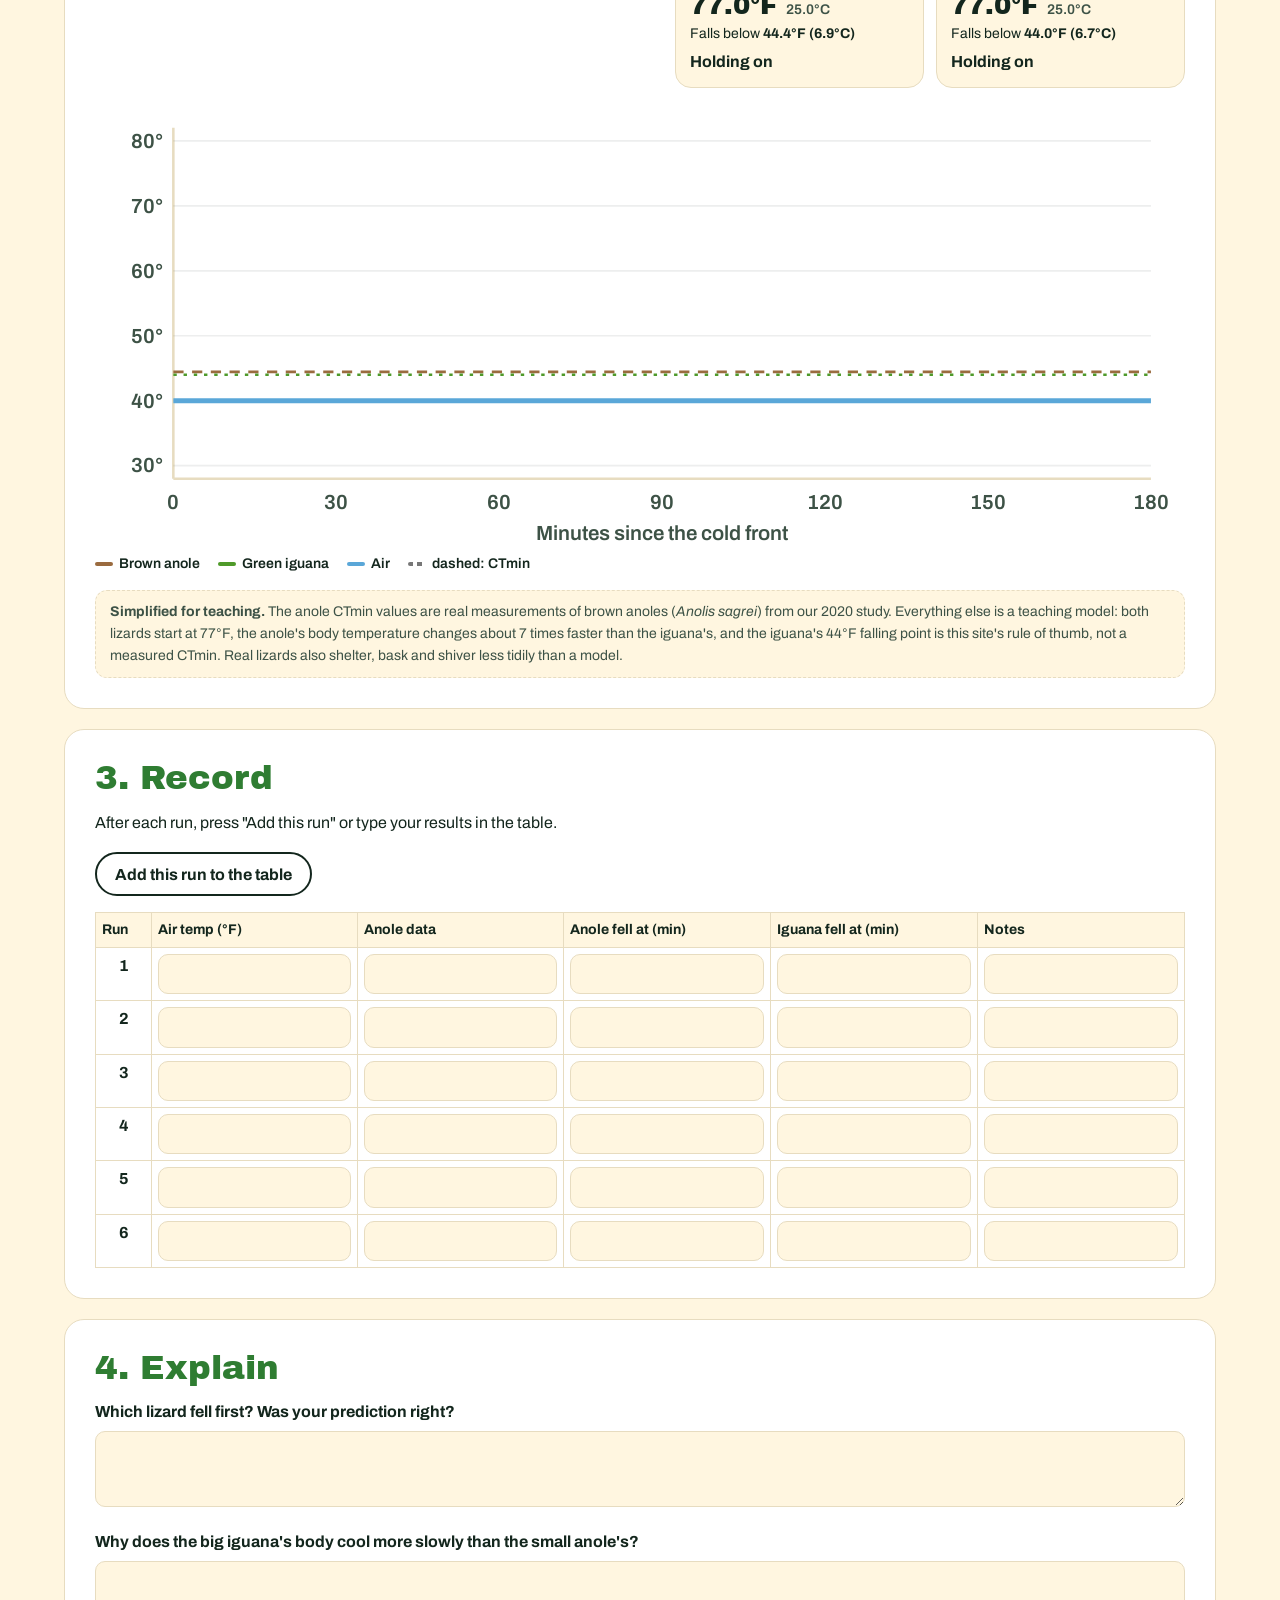
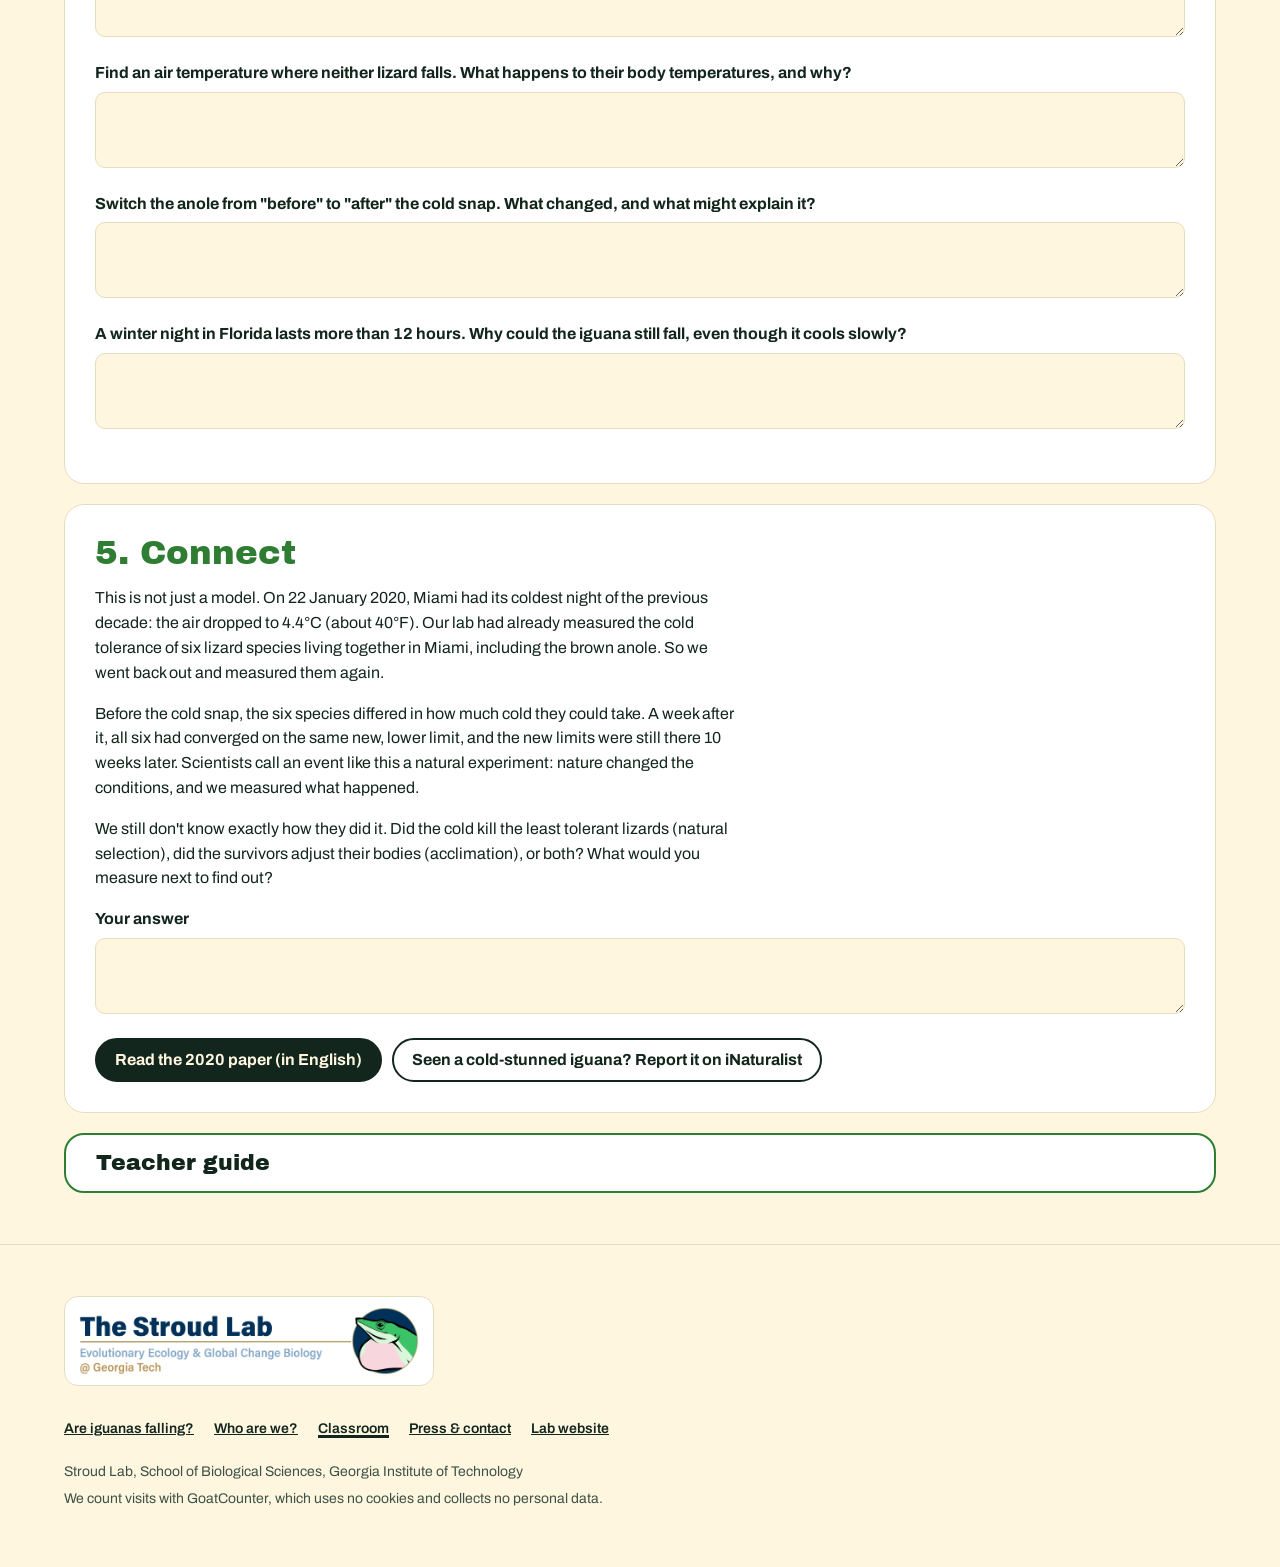
==== commit 1bc02696: "Add the Stroud Lab @ Georgia Tech logo to every footer and the share image assets/stroud-lab-logo.pn" ====
--- a/classroom.html
+++ b/classroom.html
@@ -24,7 +24,7 @@
 <meta name="twitter:image" content="https://www.areiguanasfallinginflorida.com/og-image.png">
 <link rel="preconnect" href="https://fonts.googleapis.com">
 <link href="https://fonts.googleapis.com/css2?family=Archivo+Black&family=Archivo:wght@400;600;700&display=swap" rel="stylesheet">
-<link rel="stylesheet" href="assets/site.css?v=20261117d">
+<link rel="stylesheet" href="assets/site.css?v=20261117e">
 <style>
 /* A worksheet that happens to have a live experiment in the middle of it. */
 .hero h1{font-size:clamp(38px,6.5vw,80px);color:var(--leaf);margin-bottom:14px}
@@ -257,6 +257,7 @@
 </div></main>
 
 <footer class="band"><div class="wrap">
+  <a class="lablogo" href="https://www.thestroudlab.com" data-i18n-aria="logo_link" aria-label="The Stroud Lab at Georgia Tech, lab website"><img src="assets/stroud-lab-logo.png" alt="" width="1600" height="319" loading="lazy"></a>
   <nav class="footnav" aria-label="Footer">
     <a href="index.html" data-i18n="nav_home">Are iguanas falling?</a>
     <a href="who.html" data-i18n="nav_who">Who are we?</a>
@@ -268,8 +269,8 @@
   <p data-i18n="privacy">We count visits with GoatCounter, which uses no cookies and collects no personal data.</p>
 </div></footer>
 
-<script src="assets/i18n.js?v=20261117d"></script>
-<script src="assets/analytics.js?v=20261117d"></script>
+<script src="assets/i18n.js?v=20261117e"></script>
+<script src="assets/analytics.js?v=20261117e"></script>
 <script>
 {
 /* ===== MODEL SETTINGS =====
--- a/assets/site.css
+++ b/assets/site.css
@@ -39,3 +39,7 @@
 .footnav{display:flex;flex-wrap:wrap;gap:0 20px;margin:0 0 10px}
 .footnav a{font-weight:600;display:inline-flex;align-items:center;min-height:44px;color:var(--ink)}
 .footnav a[aria-current]{text-decoration-thickness:3px}
+
+/* lab logo (footer of every page); white card so the navy text reads in dark mode too */
+.lablogo{display:inline-block;background:#fff;border-radius:14px;padding:10px 14px;margin:0 0 14px;border:1px solid var(--line)}
+.lablogo img{display:block;width:min(340px,70vw);height:auto}
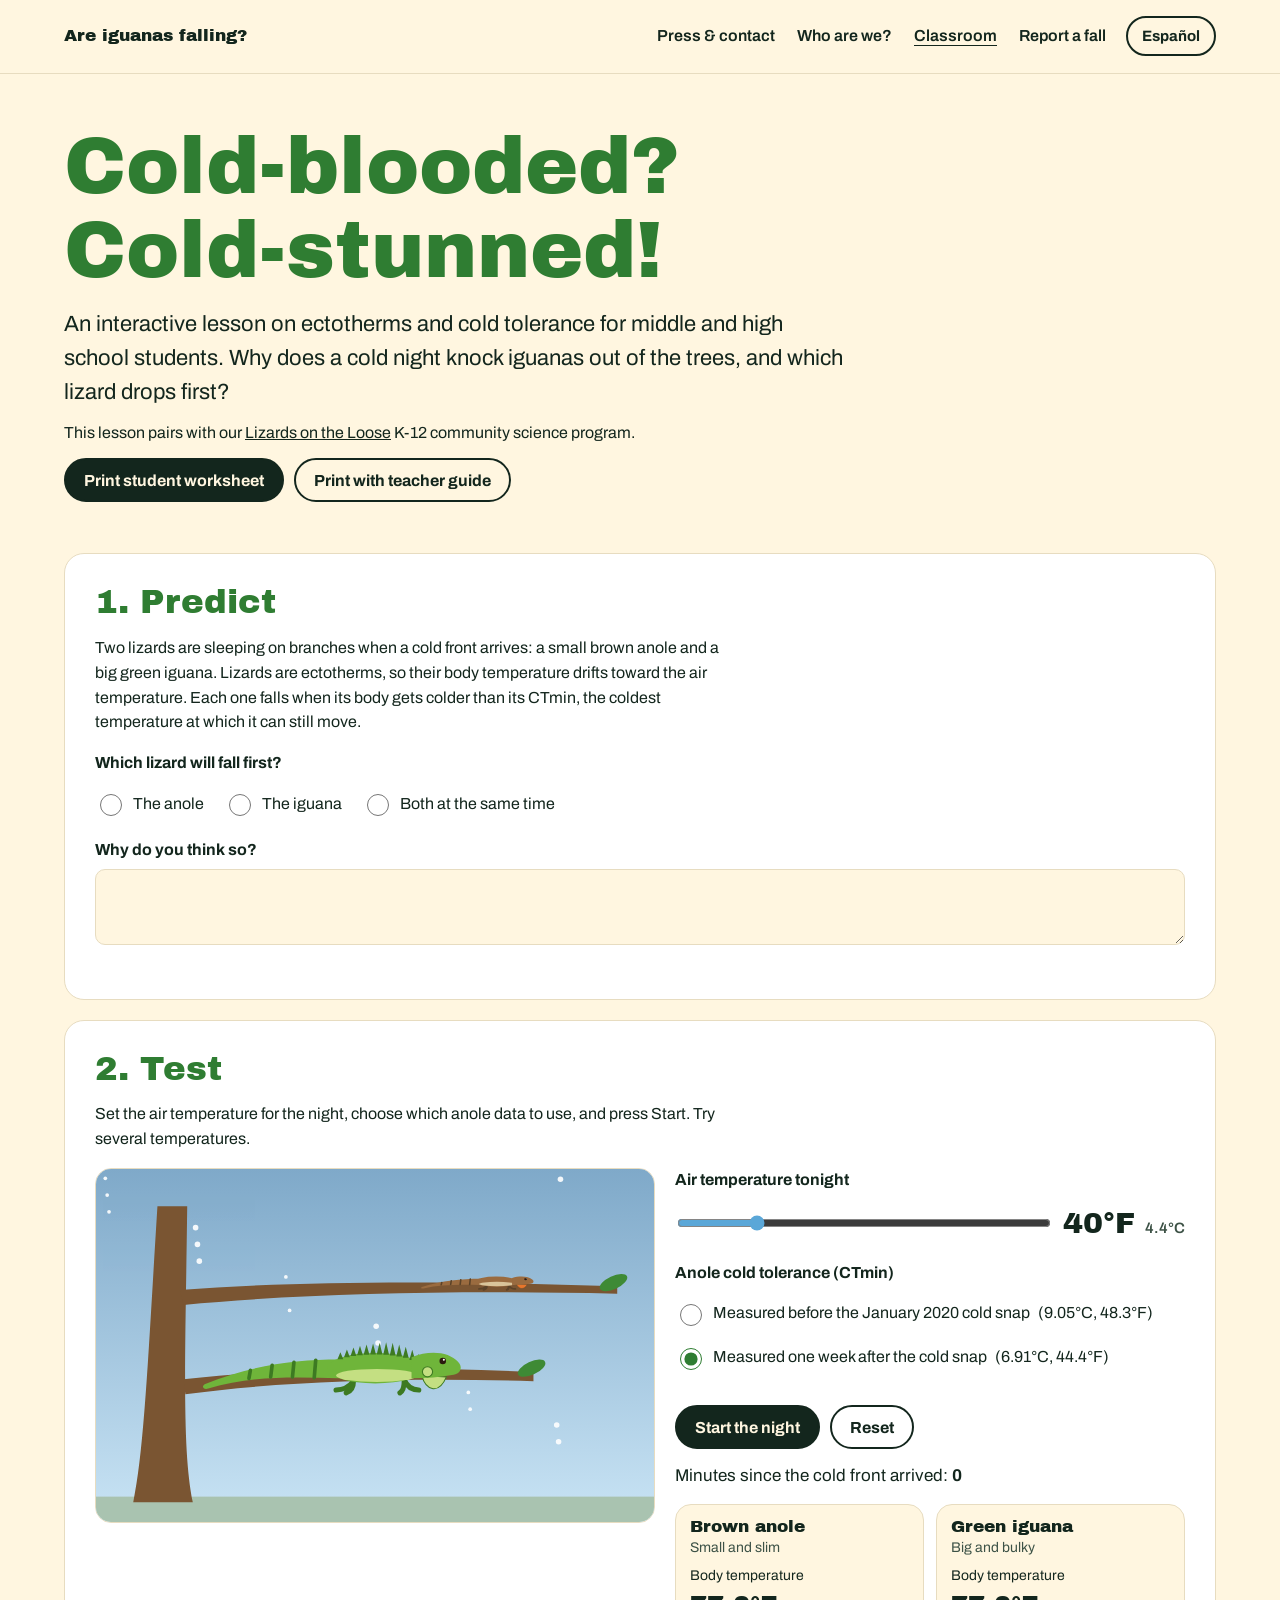
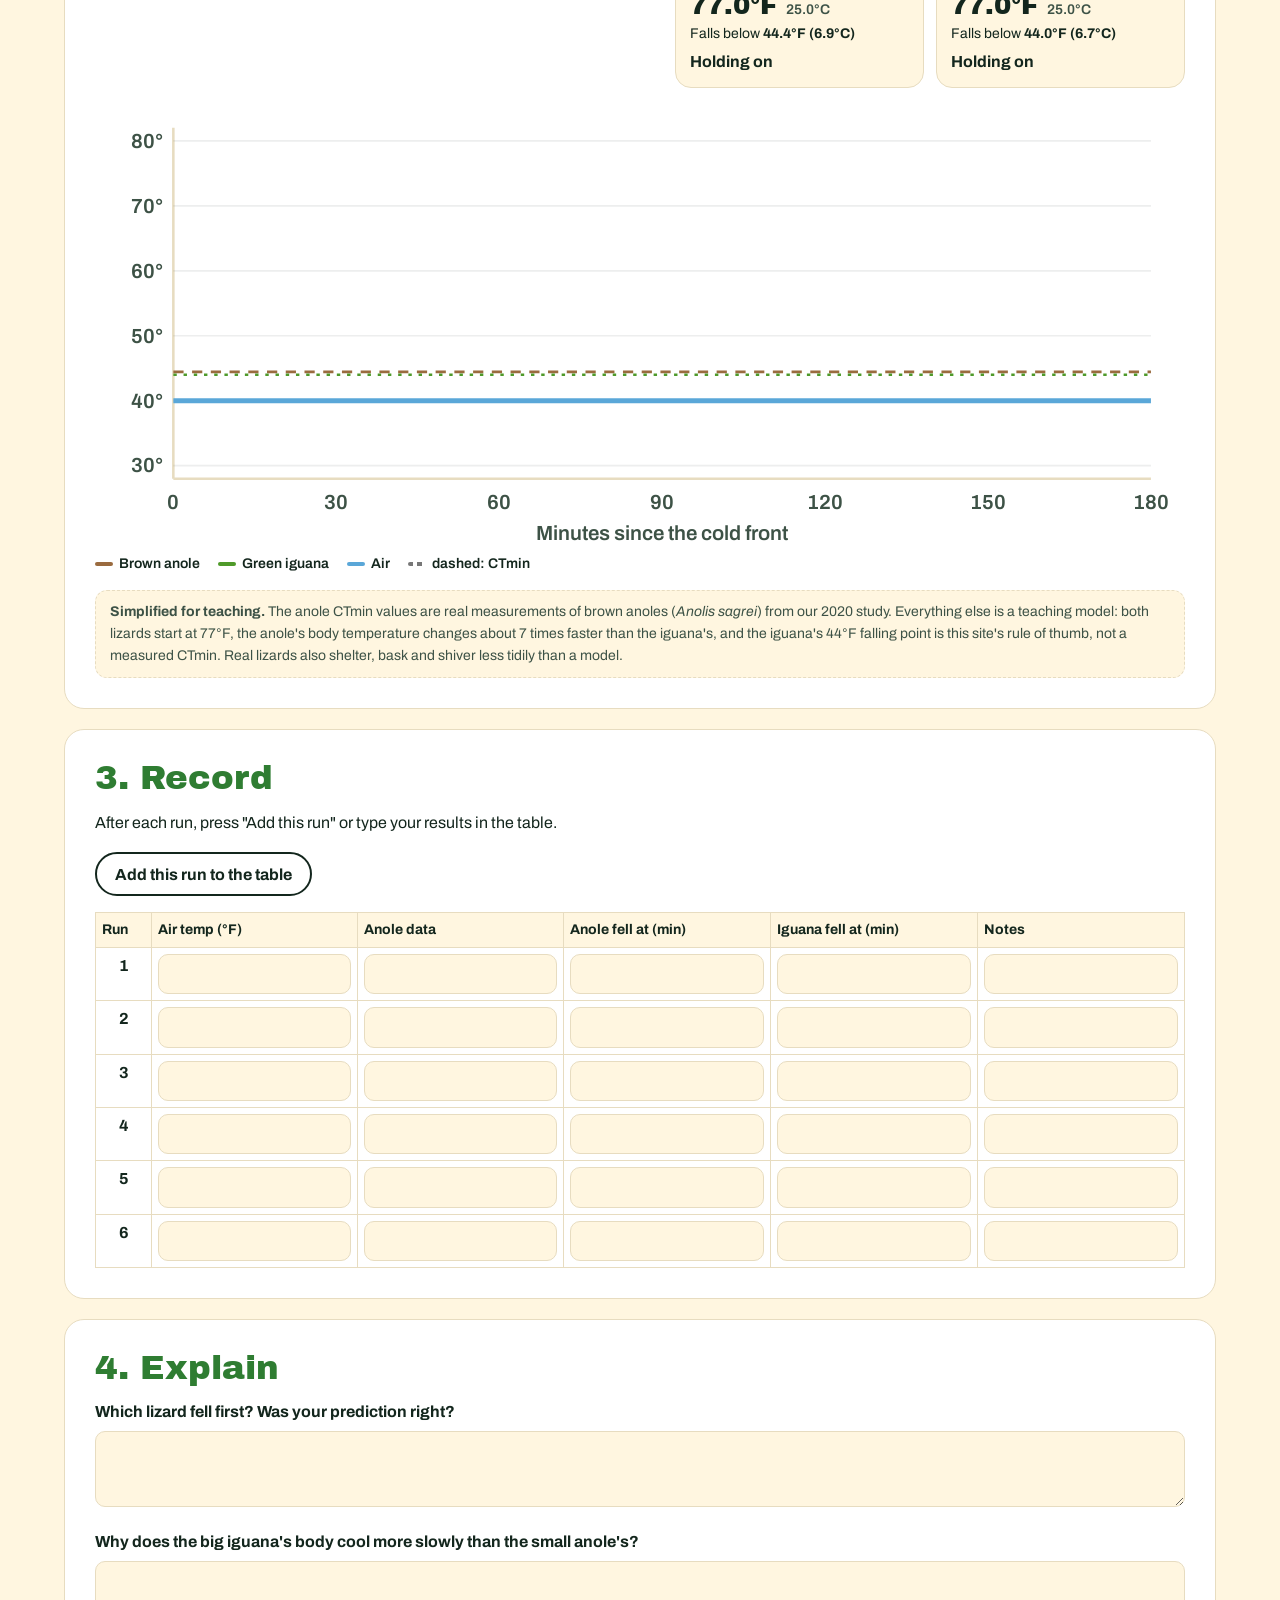
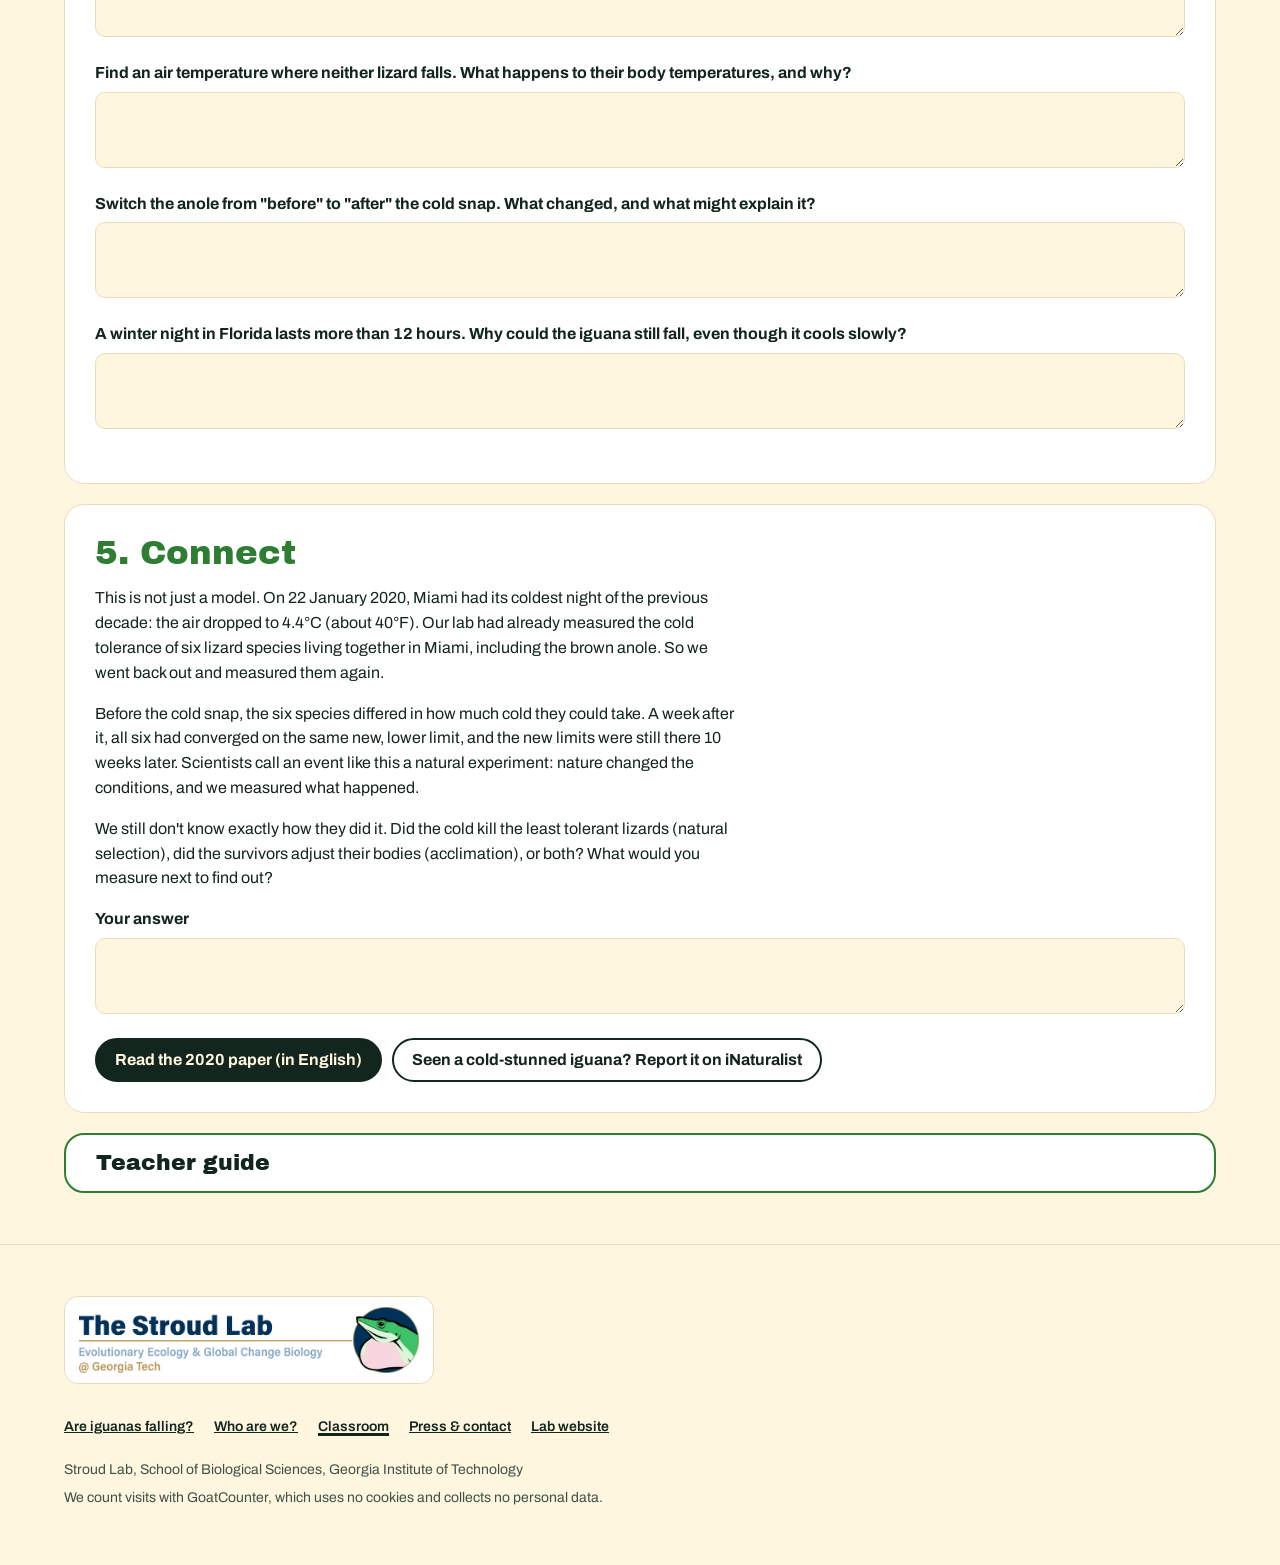
==== commit 7255040b: "Bigger logo on the share image; lab logo at the top of the home page Share image: the logo now spans" ====
--- a/classroom.html
+++ b/classroom.html
@@ -24,7 +24,7 @@
 <meta name="twitter:image" content="https://www.areiguanasfallinginflorida.com/og-image.png">
 <link rel="preconnect" href="https://fonts.googleapis.com">
 <link href="https://fonts.googleapis.com/css2?family=Archivo+Black&family=Archivo:wght@400;600;700&display=swap" rel="stylesheet">
-<link rel="stylesheet" href="assets/site.css?v=20261117e">
+<link rel="stylesheet" href="assets/site.css?v=20261117f">
 <style>
 /* A worksheet that happens to have a live experiment in the middle of it. */
 .hero h1{font-size:clamp(38px,6.5vw,80px);color:var(--leaf);margin-bottom:14px}
@@ -257,7 +257,7 @@
 </div></main>
 
 <footer class="band"><div class="wrap">
-  <a class="lablogo" href="https://www.thestroudlab.com" data-i18n-aria="logo_link" aria-label="The Stroud Lab at Georgia Tech, lab website"><img src="assets/stroud-lab-logo.png" alt="" width="1600" height="319" loading="lazy"></a>
+  <a class="lablogo" href="https://www.thestroudlab.com" data-i18n-aria="logo_link" aria-label="The Stroud Lab at Georgia Tech, lab website"><img src="assets/stroud-lab-logo.png" alt="" width="1600" height="311" loading="lazy"></a>
   <nav class="footnav" aria-label="Footer">
     <a href="index.html" data-i18n="nav_home">Are iguanas falling?</a>
     <a href="who.html" data-i18n="nav_who">Who are we?</a>
@@ -269,8 +269,8 @@
   <p data-i18n="privacy">We count visits with GoatCounter, which uses no cookies and collects no personal data.</p>
 </div></footer>
 
-<script src="assets/i18n.js?v=20261117e"></script>
-<script src="assets/analytics.js?v=20261117e"></script>
+<script src="assets/i18n.js?v=20261117f"></script>
+<script src="assets/analytics.js?v=20261117f"></script>
 <script>
 {
 /* ===== MODEL SETTINGS =====
--- a/assets/site.css
+++ b/assets/site.css
@@ -43,3 +43,5 @@
 /* lab logo (footer of every page); white card so the navy text reads in dark mode too */
 .lablogo{display:inline-block;background:#fff;border-radius:14px;padding:10px 14px;margin:0 0 14px;border:1px solid var(--line)}
 .lablogo img{display:block;width:min(340px,70vw);height:auto}
+.toplogo{margin:0 0 20px;padding:8px 12px}
+.toplogo img{width:min(300px,62vw)}
